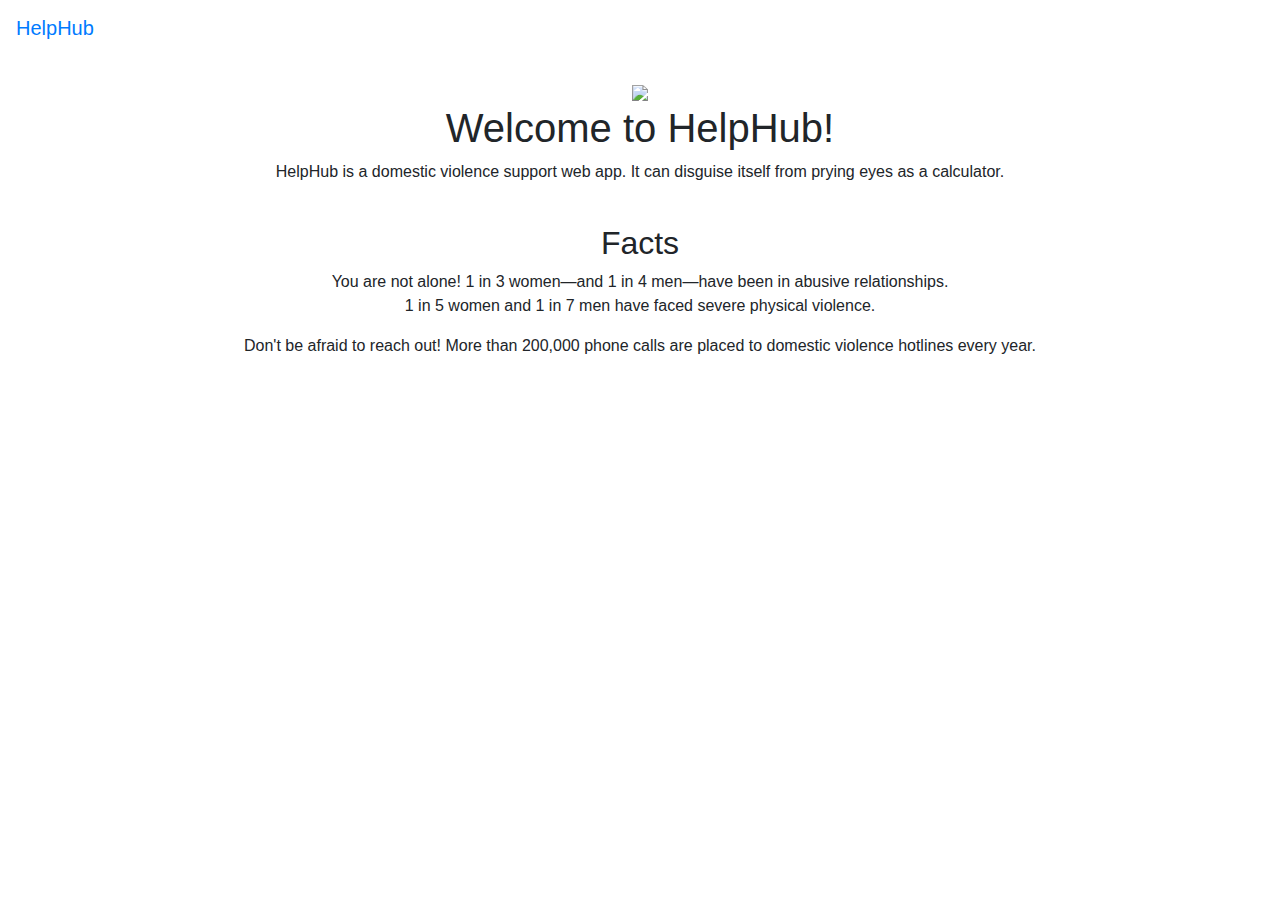
==== index.html @ a909be7d "spelling fix" ====
<!DOCTYPE html>
<html lang="en" >
<head>
  <meta charset="UTF-8">
  <title>HelpHub</title>
  <meta charset="UTF-8">
    <meta name="viewport" content="width=device-width, user-scalable=no, initial-scale=1.0, maximum-scale=1.0, minimum-scale=1.0"><link rel='stylesheet' href='https://cdn.jsdelivr.net/npm/bootstrap@4.6.1/dist/css/bootstrap.min.css'>
<link rel='stylesheet' href='https://cdnjs.cloudflare.com/ajax/libs/font-awesome/5.10.2/css/all.css'><link rel="stylesheet" href="./style.css">
<link rel="icon" type="image/x-icon" href="HelpHub White.svg">

</head>
<body>
<!-- partial:index.partial.html -->
<nav class="navbar navbar-expand-custom navbar-mainbg">
        <a class="navbar-brand navbar-logo" href="#">HelpHub</a>
        <button class="navbar-toggler" type="button" aria-controls="navbarSupportedContent" aria-expanded="false" aria-label="Toggle navigation">
        <i class="fas fa-bars text-white"></i>
        </button>
        <div class="collapse navbar-collapse" id="navbarSupportedContent">
            <ul class="navbar-nav ml-auto">
                <div class="hori-selector"><div class="left"></div><div class="right"></div></div>
                <li class="nav-item active">
                    <a class="nav-link" href="javascript:void(0);"><i class="fas fa-home"></i>Home</a>
                </li>
                <li class="nav-item">
                    <a class="nav-link" href="phonebook.html"><i class="far fa-address-book"></i>Phone Book</a>
                </li>
                <li class="nav-item">
                    <a class="nav-link" href="settings.html"><i class="far fa-clone"></i>Settings</a>
            </ul>
        </div>
    </nav>
<!-- partial -->
  <script src='https://code.jquery.com/jquery-3.4.1.min.js'></script>
<script src='https://cdn.jsdelivr.net/npm/popper.js@1.16.1/dist/umd/popper.min.js'></script>
<script src='https://cdn.jsdelivr.net/npm/bootstrap@4.6.1/dist/js/bootstrap.min.js'></script><script  src="./script.js"></script>

<br>

<div class="text-center">
    <img width="200px" src="HelpHub.svg">
    <h1>Welcome to HelpHub!</h1>
    <p>HelpHub is a domestic violence support web app. It can disguise itself from prying eyes as a calculator.</p>
</div>

<br>

<div class="text-center">
    <h2>Facts</h2>
    <p>You are not alone! 1 in 3 women—and 1 in 4 men—have been in abusive relationships. <br> 1 in 5 women and 1 in 7 men have faced severe physical violence.</p>
    <p>Don't be afraid to reach out! More than 200,000 phone calls are placed to domestic violence hotlines every year.</p>
</div>

</body>
</html>
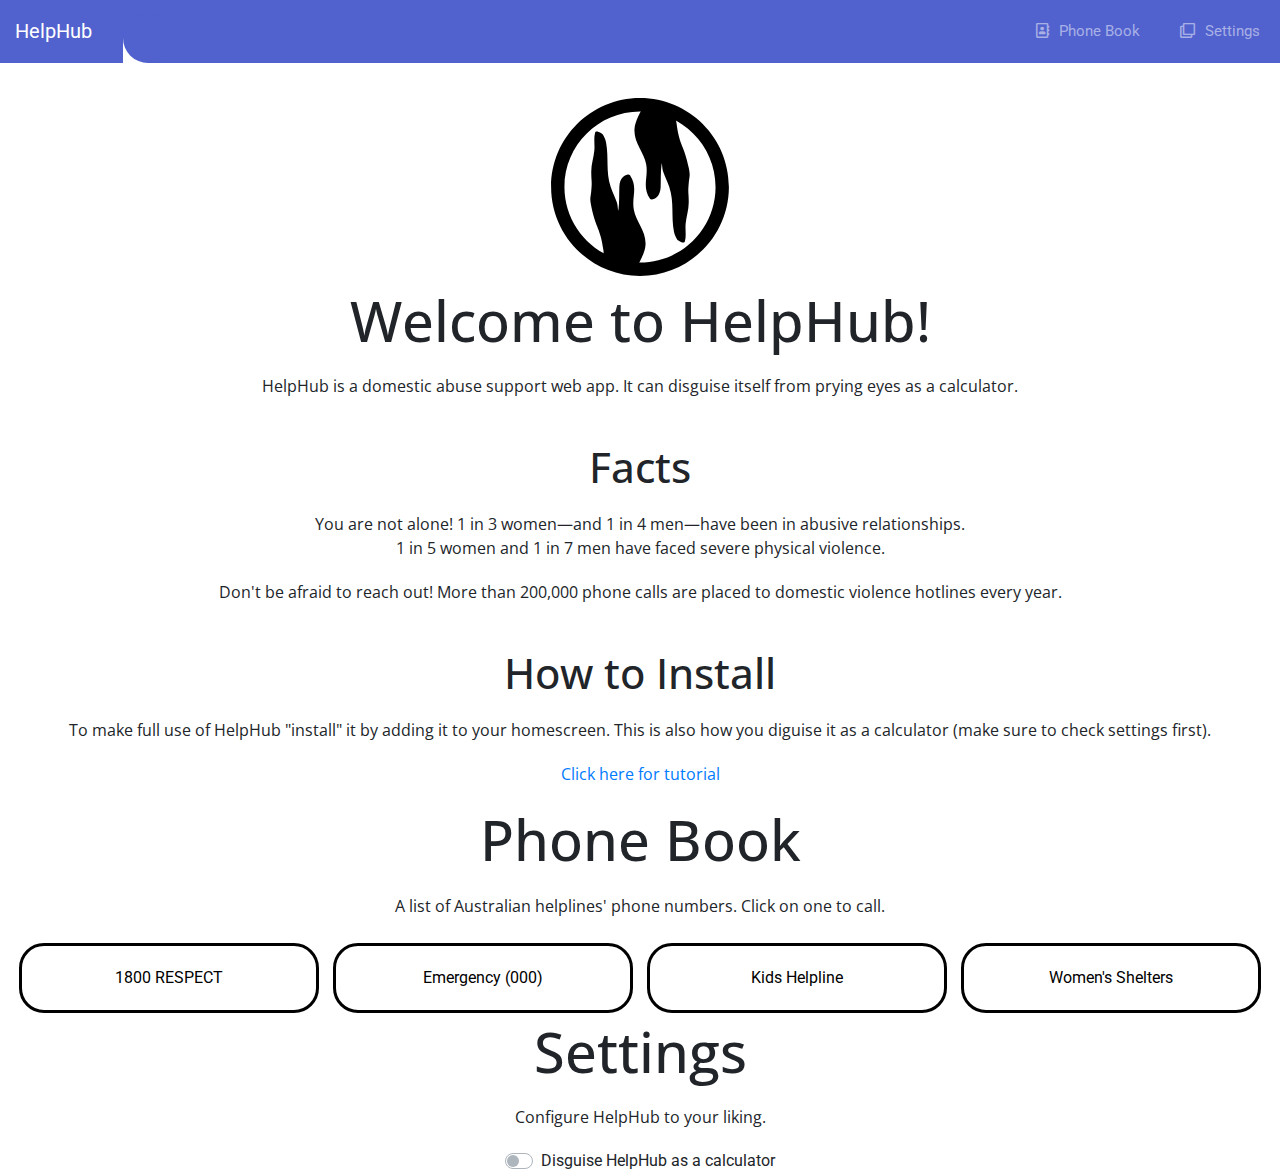
==== commit 7715563d: "added phone book entry" ====
--- a/index.html
+++ b/index.html
@@ -1,55 +1,96 @@
 <!DOCTYPE html>
-<html lang="en" >
+<html lang="en">
+
 <head>
-  <meta charset="UTF-8">
-  <title>HelpHub</title>
-  <meta charset="UTF-8">
-    <meta name="viewport" content="width=device-width, user-scalable=no, initial-scale=1.0, maximum-scale=1.0, minimum-scale=1.0"><link rel='stylesheet' href='https://cdn.jsdelivr.net/npm/bootstrap@4.6.1/dist/css/bootstrap.min.css'>
-<link rel='stylesheet' href='https://cdnjs.cloudflare.com/ajax/libs/font-awesome/5.10.2/css/all.css'><link rel="stylesheet" href="./style.css">
-<link rel="icon" type="image/x-icon" href="HelpHub White.svg">
+    <meta charset="UTF-8">
+    <title>HelpHub</title>
+    <meta charset="UTF-8">
+    <meta name="viewport"
+        content="width=device-width, user-scalable=no, initial-scale=1.0, maximum-scale=1.0, minimum-scale=1.0">
+    <link rel='stylesheet' href='https://cdn.jsdelivr.net/npm/bootstrap@4.6.1/dist/css/bootstrap.min.css'>
+    <link rel='stylesheet' href='https://cdnjs.cloudflare.com/ajax/libs/font-awesome/5.10.2/css/all.css'>
+    <link rel="stylesheet" href="./style.css">
+    <link rel="icon" type="image/x-icon" href="Icon.svg">
 
 </head>
+
 <body>
-<!-- partial:index.partial.html -->
-<nav class="navbar navbar-expand-custom navbar-mainbg">
-        <a class="navbar-brand navbar-logo" href="#">HelpHub</a>
-        <button class="navbar-toggler" type="button" aria-controls="navbarSupportedContent" aria-expanded="false" aria-label="Toggle navigation">
-        <i class="fas fa-bars text-white"></i>
+    <!-- partial:index.partial.html -->
+    <nav class="navbar navbar-expand-custom navbar-mainbg">
+        <a class="navbar-brand navbar-logo">HelpHub</a>
+        <button class="navbar-toggler" type="button" aria-controls="navbarSupportedContent" aria-expanded="false"
+            aria-label="Toggle navigation">
+            <i class="fas fa-bars text-white"></i>
         </button>
         <div class="collapse navbar-collapse" id="navbarSupportedContent">
             <ul class="navbar-nav ml-auto">
-                <div class="hori-selector"><div class="left"></div><div class="right"></div></div>
+                <div class="hori-selector">
+                    <div class="left"></div>
+                    <div class="right"></div>
+                </div>
                 <li class="nav-item active">
-                    <a class="nav-link" href="javascript:void(0);"><i class="fas fa-home"></i>Home</a>
+                    <a class="nav-link" href="javascript:showPage('home');void(0);"><i class="fas fa-home"></i>Home</a>
                 </li>
                 <li class="nav-item">
-                    <a class="nav-link" href="phonebook.html"><i class="far fa-address-book"></i>Phone Book</a>
+                    <a class="nav-link" href="javascript:showPage('phonebook');void(0);"><i class="far fa-address-book"></i>Phone Book</a>
                 </li>
                 <li class="nav-item">
-                    <a class="nav-link" href="settings.html"><i class="far fa-clone"></i>Settings</a>
+                    <a class="nav-link" href="javascript:showPage('settings');void(0);"><i class="far fa-clone"></i>Settings</a>
             </ul>
         </div>
     </nav>
-<!-- partial -->
-  <script src='https://code.jquery.com/jquery-3.4.1.min.js'></script>
-<script src='https://cdn.jsdelivr.net/npm/popper.js@1.16.1/dist/umd/popper.min.js'></script>
-<script src='https://cdn.jsdelivr.net/npm/bootstrap@4.6.1/dist/js/bootstrap.min.js'></script><script  src="./script.js"></script>
+    <!-- partial -->
+    <script src='https://code.jquery.com/jquery-3.4.1.min.js'></script>
+    <script src='https://cdn.jsdelivr.net/npm/popper.js@1.16.1/dist/umd/popper.min.js'></script>
+    <script src='https://cdn.jsdelivr.net/npm/bootstrap@4.6.1/dist/js/bootstrap.min.js'></script>
+    <script src="./script.js"></script>
 
-<br>
+    <br>
 
-<div class="text-center">
-    <img width="200px" src="HelpHub.svg">
-    <h1>Welcome to HelpHub!</h1>
-    <p>HelpHub is a domestic violence support web app. It can disguise itself from prying eyes as a calculator.</p>
-</div>
+    <div id="home">
+        <div class="text-center">
+            <img width="200px" src="HelpHub.svg">
+            <h1>Welcome to HelpHub!</h1>
+            <p>HelpHub is a domestic abuse support web app. It can disguise itself from prying eyes as a calculator.</p>
+        <br>
+            <h2>Facts</h2>
+            <p>You are not alone! 1 in 3 women—and 1 in 4 men—have been in abusive relationships. <br> 1 in 5 women and
+                1 in 7 men have faced severe physical violence.</p>
+            <p>Don't be afraid to reach out! More than 200,000 phone calls are placed to domestic violence hotlines
+                every year.</p>
+        <br>
+            <h2>How to Install</h2>
+            <p>To make full use of HelpHub "install" it by adding it to your homescreen. This is also how you diguise it as a calculator (make sure to check settings first).</p>
+            <a href="https://www.howtogeek.com/196087/how-to-add-websites-to-the-home-screen-on-any-smartphone-or-tablet/"><p>Click here for tutorial</p></a>
+        </div>
+    </div>
 
-<br>
+    <div id="phonebook" class="text-center hide">
+        <h1>Phone Book</h1>
+        <p>A list of Australian helplines' phone numbers. Click on one to call.</p>
 
-<div class="text-center">
-    <h2>Facts</h2>
-    <p>You are not alone! 1 in 3 women—and 1 in 4 men—have been in abusive relationships. <br> 1 in 5 women and 1 in 7 men have faced severe physical violence.</p>
-    <p>Don't be afraid to reach out! More than 200,000 phone calls are placed to domestic violence hotlines every year.</p>
-</div>
+        <a href="tel:1800737732"><button class="phonebutton">1800 RESPECT</button></a>
+        <a href="tel:000"><button class="phonebutton">Emergency (000)</button></a>
+        <a href="tel:1800551800"><button class="phonebutton">Kids Helpline</button></a>
+        <a href="tel:1800811811"><button class="phonebutton">Women's Shelters</button></a>
+    </div>
+
+    <div id="settings" class="hide">
+        <div class="text-center">
+            <h1>Settings</h1>
+            <p>Configure HelpHub to your liking.</p>
+        </div>
+
+        <div class="settingsText">
+            <div class="text-center" onclick="location.href = 'calculator/index.html'" disabled>
+                <div class="custom-control custom-switch">
+                    <input type="checkbox" class="custom-control-input" id="disguiseSwitch">
+                    <label class="custom-control-label" for="disguiseSwitch">Disguise HelpHub as a calculator</label>
+                </div>
+            </div>
+        </div>
+    </div>
 
 </body>
+
 </html>--- a/style.css
+++ b/style.css
@@ -0,0 +1,198 @@
+@import url('https://fonts.googleapis.com/css?family=Roboto');
+@import url('https://fonts.googleapis.com/css2?family=Open+Sans:wght@700&display=swap');
+
+h1{
+	font-family: 'Open Sans', sans-serif;
+	font-size: 56px
+}
+
+h2{
+	font-family: 'Open Sans', sans-serif;
+	font-size: 42px
+}
+
+p{
+	font-family: 'Open Sans', sans-serif;
+	margin: 20px;
+}
+
+body{
+	font-family: 'Roboto', sans-serif;
+}
+* {
+	margin: 0;
+	padding: 0;
+}
+i {
+	margin-right: 10px;
+}
+/*----------bootstrap-navbar-css------------*/
+.navbar-logo{
+	padding: 15px;
+	color: #fff;
+}
+.navbar-mainbg{
+	background-color: #5161ce;
+	padding: 0px;
+}
+#navbarSupportedContent{
+	overflow: hidden;
+	position: relative;
+}
+#navbarSupportedContent ul{
+	padding: 0px;
+	margin: 0px;
+}
+#navbarSupportedContent ul li a i{
+	margin-right: 10px;
+}
+#navbarSupportedContent li {
+	list-style-type: none;
+	float: left;
+}
+#navbarSupportedContent ul li a{
+	color: rgba(255,255,255,0.5);
+    text-decoration: none;
+    font-size: 15px;
+    display: block;
+    padding: 20px 20px;
+    transition-duration:0.6s;
+	transition-timing-function: cubic-bezier(0.68, -0.55, 0.265, 1.55);
+    position: relative;
+}
+#navbarSupportedContent>ul>li.active>a{
+	color: #5161ce;
+	background-color: transparent;
+	transition: all 0.7s;
+}
+#navbarSupportedContent a:not(:only-child):after {
+	content: "\f105";
+	position: absolute;
+	right: 20px;
+	top: 10px;
+	font-size: 14px;
+	font-family: "Font Awesome 5 Free";
+	display: inline-block;
+	padding-right: 3px;
+	vertical-align: middle;
+	font-weight: 900;
+	transition: 0.5s;
+}
+#navbarSupportedContent .active>a:not(:only-child):after {
+	transform: rotate(90deg);
+}
+.hori-selector{
+	display:inline-block;
+	position:absolute;
+	height: 100%;
+	top: 0px;
+	left: 0px;
+	transition-duration:0s;
+	transition-timing-function: cubic-bezier(0.68, -0.55, 0.265, 1.55);
+	background-color: #fff;
+	border-top-left-radius: 15px;
+	border-top-right-radius: 15px;
+	margin-top: 10px;
+}
+.hori-selector .right,
+.hori-selector .left{
+	position: absolute;
+	width: 25px;
+	height: 25px;
+	background-color: #fff;
+	bottom: 10px;
+}
+.hori-selector .right{
+	right: -25px;
+}
+.hori-selector .left{
+	left: -25px;
+}
+.hori-selector .right:before,
+.hori-selector .left:before{
+	content: '';
+    position: absolute;
+    width: 50px;
+    height: 50px;
+    border-radius: 50%;
+    background-color: #5161ce;
+}
+.hori-selector .right:before{
+	bottom: 0;
+    right: -25px;
+}
+.hori-selector .left:before{
+	bottom: 0;
+    left: -25px;
+}
+
+
+@media(min-width: 992px){
+	.navbar-expand-custom {
+	    -ms-flex-flow: row nowrap;
+	    flex-flow: row nowrap;
+	    -ms-flex-pack: start;
+	    justify-content: flex-start;
+	}
+	.navbar-expand-custom .navbar-nav {
+	    -ms-flex-direction: row;
+	    flex-direction: row;
+	}
+	.navbar-expand-custom .navbar-toggler {
+	    display: none;
+	}
+	.navbar-expand-custom .navbar-collapse {
+	    display: -ms-flexbox!important;
+	    display: flex!important;
+	    -ms-flex-preferred-size: auto;
+	    flex-basis: auto;
+	}
+}
+
+
+@media (max-width: 991px){
+	#navbarSupportedContent ul li a{
+		padding: 12px 30px;
+	}
+	.hori-selector{
+		margin-top: 0px;
+		margin-left: 10px;
+		border-radius: 0;
+		border-top-left-radius: 25px;
+		border-bottom-left-radius: 25px;
+	}
+	.hori-selector .left,
+	.hori-selector .right{
+		right: 10px;
+	}
+	.hori-selector .left{
+		top: -25px;
+		left: auto;
+	}
+	.hori-selector .right{
+		bottom: -25px;
+	}
+	.hori-selector .left:before{
+		left: -25px;
+		top: -25px;
+	}
+	.hori-selector .right:before{
+		bottom: -25px;
+		left: -25px;
+	}
+}
+
+.phonebutton {
+	border: 3px solid #000;
+	padding: 20px 80px 20px;
+	background-color: #fff;
+	min-width: 300px;
+	margin: 5px;
+	border-radius: 25px;
+	transition-duration: 0.4s;
+}
+
+.phonebutton:hover {
+	color: #fff;
+	background-color: #000;
+}